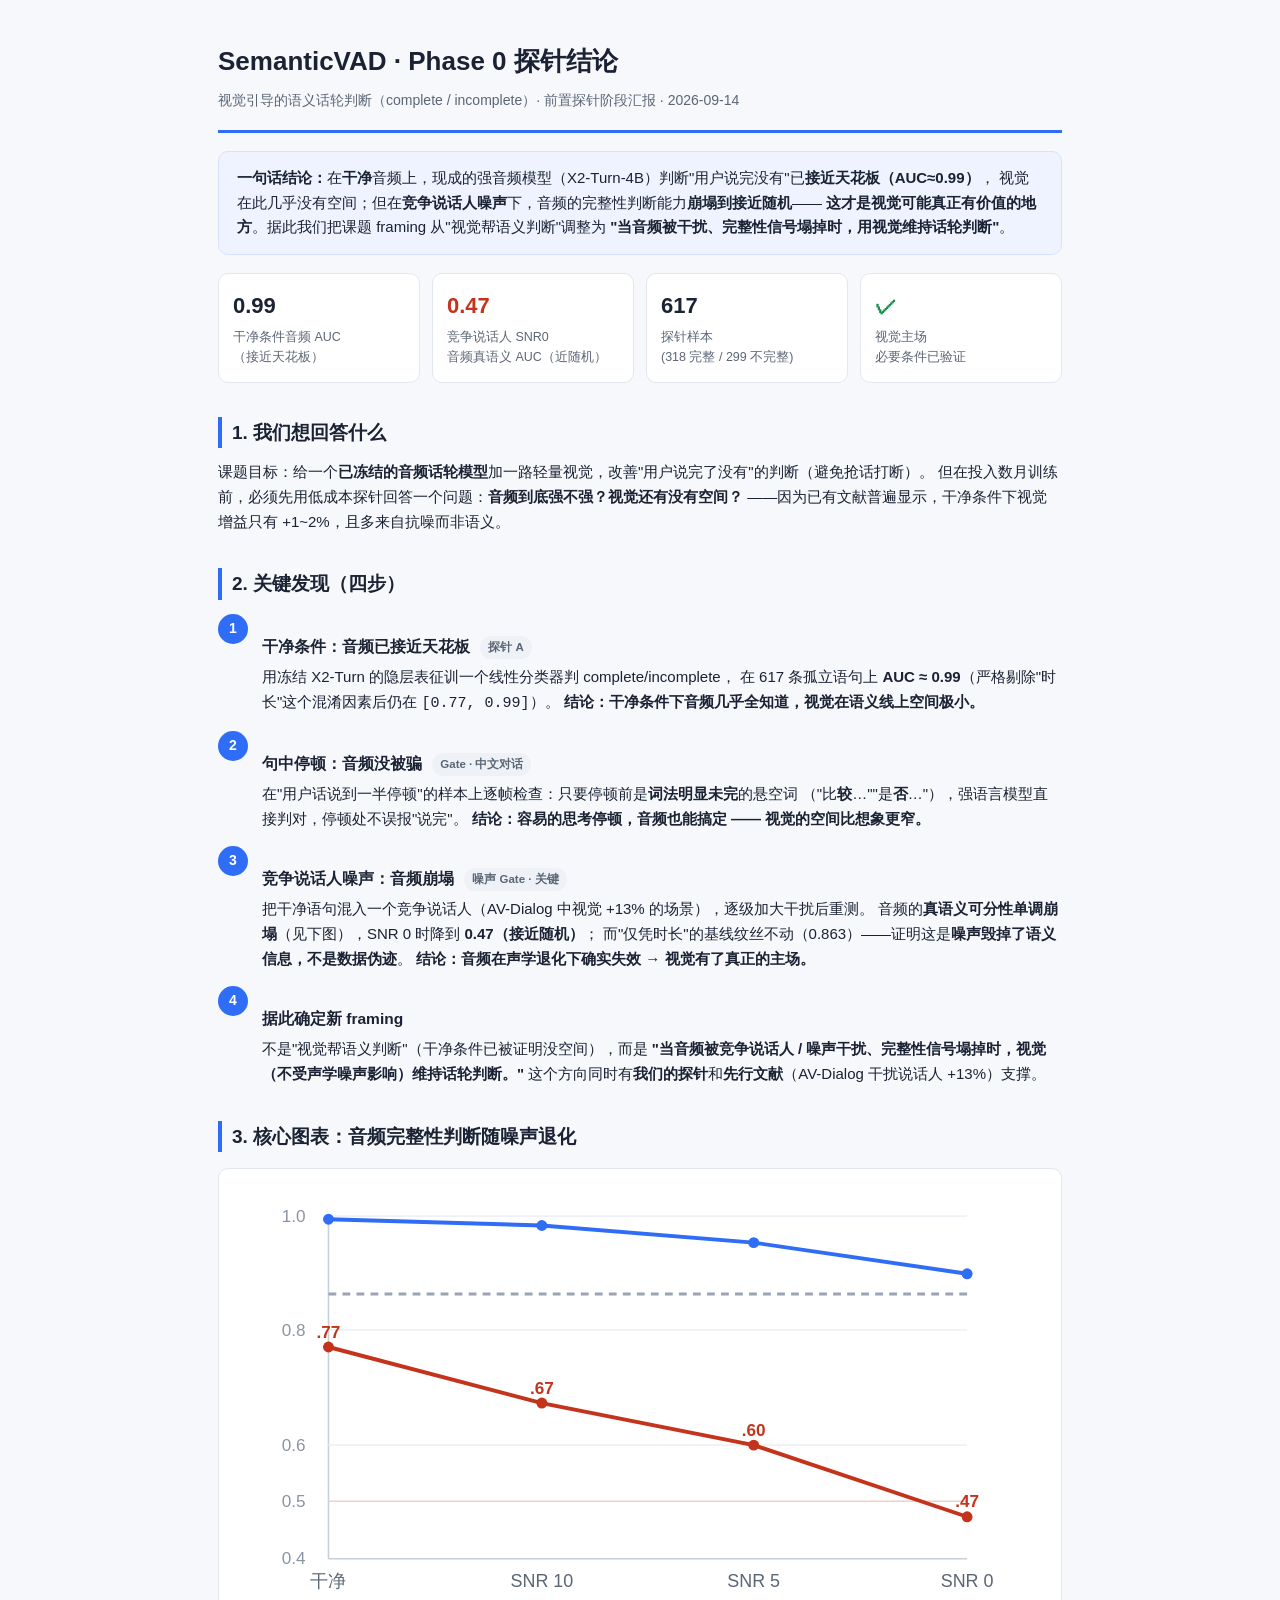
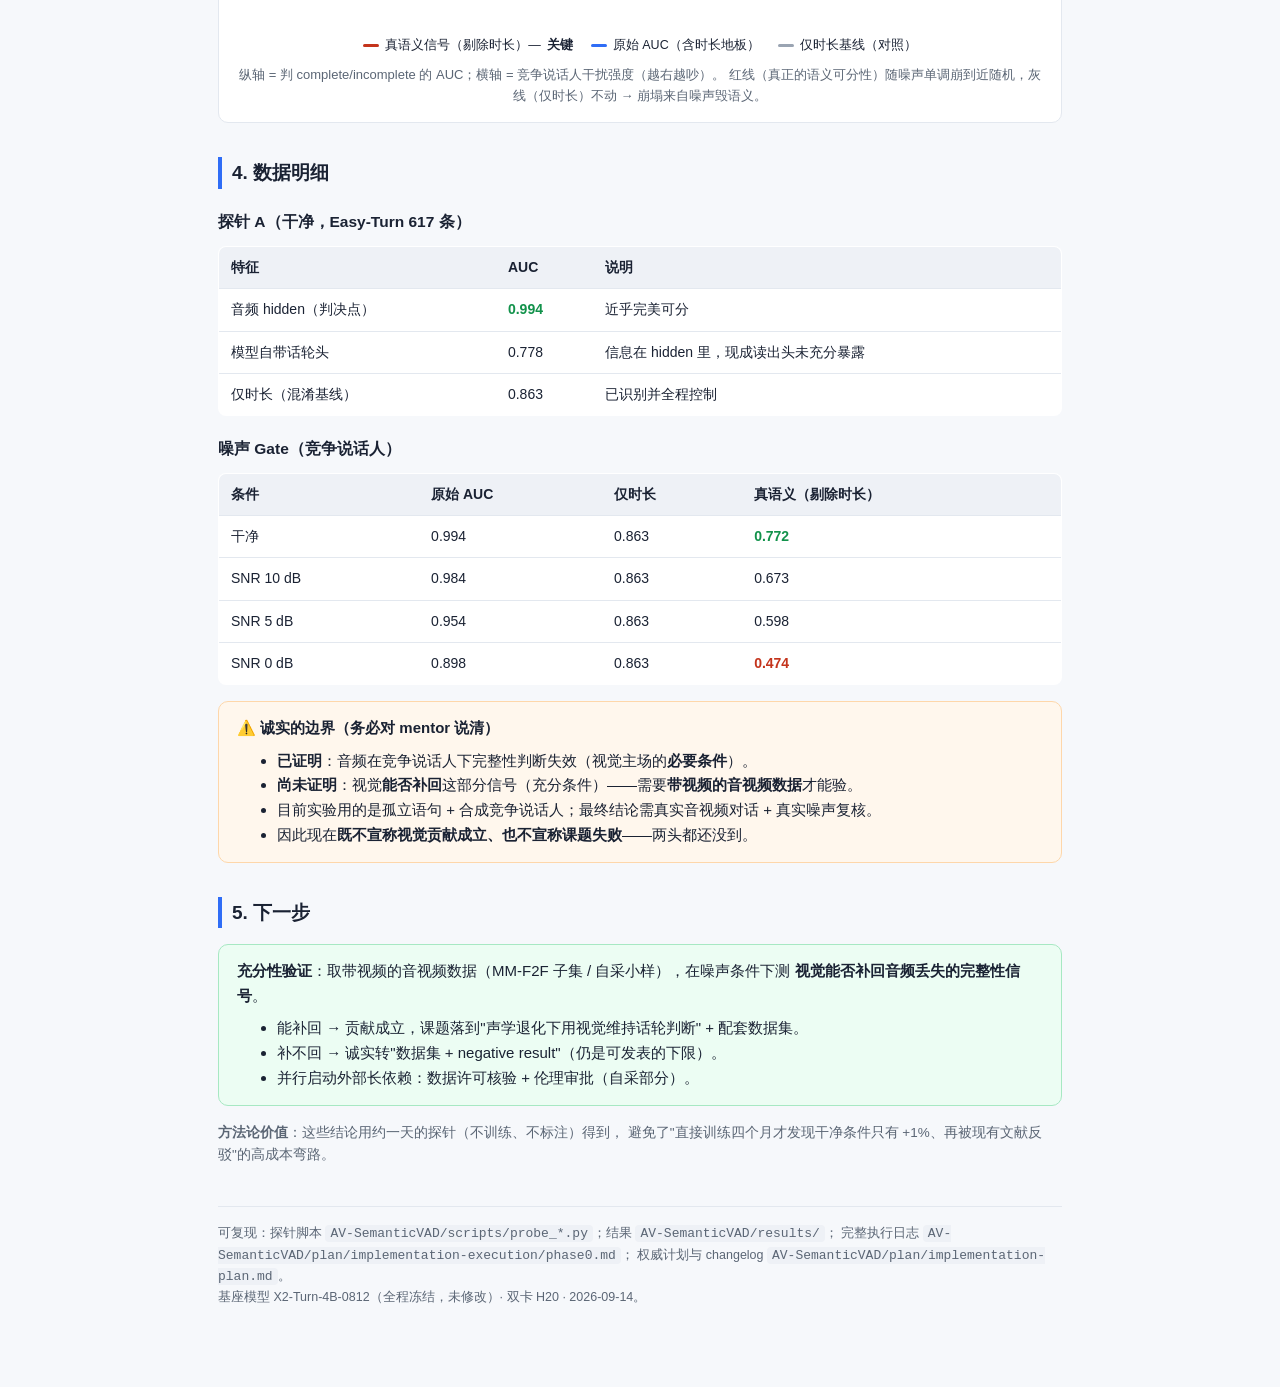
==== AV-SemanticVAD/reports/phase0_findings.html @ 1841c6f4 "feat(phase0): 完成 Phase 0 前置探针与环境，并订正 MM-F2F 数据源 Phase 0（前置探针与环境）产物： - 环境+基线：run_backbone.py；golden 回" ====
<!DOCTYPE html>
<html lang="zh-CN">
<head>
<meta charset="UTF-8">
<meta name="viewport" content="width=device-width, initial-scale=1.0">
<title>SemanticVAD · Phase 0 探针结论</title>
<style>
  :root{
    --ink:#1a2233; --muted:#5b6675; --line:#e3e8ef; --bg:#f6f8fb;
    --accent:#2f6df6; --good:#12924b; --warn:#c4341c; --soft:#eef3ff;
  }
  *{box-sizing:border-box}
  body{margin:0;background:var(--bg);color:var(--ink);
    font-family:-apple-system,"Segoe UI",Roboto,"Helvetica Neue","PingFang SC","Microsoft YaHei",sans-serif;
    line-height:1.65;font-size:15px}
  .wrap{max-width:900px;margin:0 auto;padding:40px 28px 80px}
  header{border-bottom:3px solid var(--accent);padding-bottom:18px;margin-bottom:8px}
  h1{font-size:26px;margin:0 0 6px}
  .sub{color:var(--muted);font-size:14px}
  h2{font-size:19px;margin:34px 0 12px;padding-left:10px;border-left:4px solid var(--accent)}
  h3{font-size:15.5px;margin:20px 0 6px}
  p{margin:8px 0}
  .lead{background:var(--soft);border:1px solid #d6e2ff;border-radius:10px;padding:14px 18px;margin:18px 0}
  .grid{display:grid;grid-template-columns:repeat(4,1fr);gap:12px;margin:16px 0}
  .card{background:#fff;border:1px solid var(--line);border-radius:10px;padding:14px}
  .card .n{font-size:22px;font-weight:700}
  .card .l{font-size:12.5px;color:var(--muted);margin-top:2px}
  table{border-collapse:collapse;width:100%;margin:12px 0;background:#fff;
    border:1px solid var(--line);border-radius:8px;overflow:hidden;font-size:14px}
  th,td{padding:9px 12px;text-align:left;border-bottom:1px solid var(--line)}
  th{background:#eef1f6;font-weight:600}
  tr:last-child td{border-bottom:none}
  .mono{font-family:"SF Mono",Menlo,Consolas,monospace}
  .good{color:var(--good);font-weight:600}.warn{color:var(--warn);font-weight:600}
  .step{display:flex;gap:14px;margin:14px 0;align-items:flex-start}
  .step .k{flex:0 0 30px;height:30px;border-radius:50%;background:var(--accent);color:#fff;
    display:flex;align-items:center;justify-content:center;font-weight:700;font-size:14px}
  .step .b{flex:1}
  .box{border-radius:10px;padding:14px 18px;margin:16px 0}
  .box.honest{background:#fff7ed;border:1px solid #fed7aa}
  .box.next{background:#ecfdf3;border:1px solid #a7e8c3}
  .tag{display:inline-block;font-size:11.5px;padding:2px 8px;border-radius:20px;
    background:#eef1f6;color:var(--muted);margin-left:6px;vertical-align:middle}
  figure{margin:16px 0;background:#fff;border:1px solid var(--line);border-radius:10px;padding:16px}
  figcaption{font-size:13px;color:var(--muted);margin-top:8px;text-align:center}
  .legend{display:flex;gap:18px;justify-content:center;font-size:12.5px;margin-top:6px;flex-wrap:wrap}
  .legend span{display:inline-flex;align-items:center;gap:6px}
  .sw{width:16px;height:3px;display:inline-block;border-radius:2px}
  footer{margin-top:40px;padding-top:16px;border-top:1px solid var(--line);
    color:var(--muted);font-size:12.5px}
  code{background:#eef1f6;padding:1px 5px;border-radius:4px;font-size:13px}
</style>
</head>
<body>
<div class="wrap">

<header>
  <h1>SemanticVAD · Phase 0 探针结论</h1>
  <div class="sub">视觉引导的语义话轮判断（complete / incomplete）· 前置探针阶段汇报 · 2026-09-14</div>
</header>

<div class="lead">
  <b>一句话结论：</b>在<b>干净</b>音频上，现成的强音频模型（X2-Turn-4B）判断"用户说完没有"已<b>接近天花板（AUC≈0.99）</b>，
  视觉在此几乎没有空间；但在<b>竞争说话人噪声</b>下，音频的完整性判断能力<b>崩塌到接近随机</b>——
  <b>这才是视觉可能真正有价值的地方</b>。据此我们把课题 framing 从"视觉帮语义判断"调整为
  <b>"当音频被干扰、完整性信号塌掉时，用视觉维持话轮判断"</b>。
</div>

<div class="grid">
  <div class="card"><div class="n">0.99</div><div class="l">干净条件音频 AUC<br>（接近天花板）</div></div>
  <div class="card"><div class="n warn">0.47</div><div class="l">竞争说话人 SNR0<br>音频真语义 AUC（近随机）</div></div>
  <div class="card"><div class="n">617</div><div class="l">探针样本<br>(318 完整 / 299 不完整)</div></div>
  <div class="card"><div class="n good">✓</div><div class="l">视觉主场<br>必要条件已验证</div></div>
</div>

<h2>1. 我们想回答什么</h2>
<p>课题目标：给一个<b>已冻结的音频话轮模型</b>加一路轻量视觉，改善"用户说完了没有"的判断（避免抢话打断）。
但在投入数月训练前，必须先用低成本探针回答一个问题：<b>音频到底强不强？视觉还有没有空间？</b>
——因为已有文献普遍显示，干净条件下视觉增益只有 +1~2%，且多来自抗噪而非语义。</p>

<h2>2. 关键发现（四步）</h2>

<div class="step"><div class="k">1</div><div class="b">
  <h3>干净条件：音频已接近天花板 <span class="tag">探针 A</span></h3>
  用冻结 X2-Turn 的隐层表征训一个线性分类器判 complete/incomplete，
  在 617 条孤立语句上 <b>AUC ≈ 0.99</b>（严格剔除"时长"这个混淆因素后仍在 <span class="mono">[0.77, 0.99]</span>）。
  <b>结论：干净条件下音频几乎全知道，视觉在语义线上空间极小。</b>
</div></div>

<div class="step"><div class="k">2</div><div class="b">
  <h3>句中停顿：音频没被骗 <span class="tag">Gate · 中文对话</span></h3>
  在"用户话说到一半停顿"的样本上逐帧检查：只要停顿前是<b>词法明显未完</b>的悬空词
  （"比<b>较</b>…""是<b>否</b>…"），强语言模型直接判对，停顿处不误报"说完"。
  <b>结论：容易的思考停顿，音频也能搞定 —— 视觉的空间比想象更窄。</b>
</div></div>

<div class="step"><div class="k">3</div><div class="b">
  <h3>竞争说话人噪声：音频崩塌 <span class="tag">噪声 Gate · 关键</span></h3>
  把干净语句混入一个竞争说话人（AV-Dialog 中视觉 +13% 的场景），逐级加大干扰后重测。
  音频的<b>真语义可分性单调崩塌</b>（见下图），SNR 0 时降到 <b>0.47（接近随机）</b>；
  而"仅凭时长"的基线纹丝不动（0.863）——证明这是<b>噪声毁掉了语义信息，不是数据伪迹</b>。
  <b>结论：音频在声学退化下确实失效 → 视觉有了真正的主场。</b>
</div></div>

<div class="step"><div class="k">4</div><div class="b">
  <h3>据此确定新 framing</h3>
  不是"视觉帮语义判断"（干净条件已被证明没空间），而是
  <b>"当音频被竞争说话人 / 噪声干扰、完整性信号塌掉时，视觉（不受声学噪声影响）维持话轮判断。"</b>
  这个方向同时有<b>我们的探针</b>和<b>先行文献</b>（AV-Dialog 干扰说话人 +13%）支撑。
</div></div>

<h2>3. 核心图表：音频完整性判断随噪声退化</h2>
<figure>
<svg viewBox="0 0 520 280" width="100%" role="img" aria-label="AUC vs SNR degradation curve">
  <!-- axes -->
  <line x1="60" y1="20" x2="60" y2="240" stroke="#c7cfda" stroke-width="1"/>
  <line x1="60" y1="240" x2="470" y2="240" stroke="#c7cfda" stroke-width="1"/>
  <!-- y gridlines + labels -->
  <g font-size="11" fill="#8a94a3">
    <line x1="60" y1="20"  x2="470" y2="20"  stroke="#eef1f6"/><text x="30" y="24">1.0</text>
    <line x1="60" y1="93"  x2="470" y2="93"  stroke="#eef1f6"/><text x="30" y="97">0.8</text>
    <line x1="60" y1="167" x2="470" y2="167" stroke="#eef1f6"/><text x="30" y="171">0.6</text>
    <line x1="60" y1="203" x2="470" y2="203" stroke="#f0d0c8"/><text x="30" y="207">0.5</text>
    <text x="30" y="243">0.4</text>
  </g>
  <!-- x labels -->
  <g font-size="11.5" fill="#5b6675" text-anchor="middle">
    <text x="60"  y="258">干净</text>
    <text x="197" y="258">SNR 10</text>
    <text x="333" y="258">SNR 5</text>
    <text x="470" y="258">SNR 0</text>
  </g>
  <!-- length-only baseline (flat 0.863) -->
  <polyline points="60,70 197,70 333,70 470,70" fill="none" stroke="#9aa4b2" stroke-width="2" stroke-dasharray="5 4"/>
  <!-- feat_last full -->
  <polyline points="60,22 197,26 333,37 470,57" fill="none" stroke="#2f6df6" stroke-width="2.5"/>
  <g fill="#2f6df6"><circle cx="60" cy="22" r="3.5"/><circle cx="197" cy="26" r="3.5"/><circle cx="333" cy="37" r="3.5"/><circle cx="470" cy="57" r="3.5"/></g>
  <!-- length-removed genuine -->
  <polyline points="60,104 197,140 333,167 470,213" fill="none" stroke="#c4341c" stroke-width="2.5"/>
  <g fill="#c4341c"><circle cx="60" cy="104" r="3.5"/><circle cx="197" cy="140" r="3.5"/><circle cx="333" cy="167" r="3.5"/><circle cx="470" cy="213" r="3.5"/></g>
  <!-- value labels for genuine line -->
  <g font-size="11" fill="#c4341c" text-anchor="middle" font-weight="600">
    <text x="60" y="98">.77</text><text x="197" y="134">.67</text><text x="333" y="161">.60</text><text x="470" y="207">.47</text>
  </g>
</svg>
<div class="legend">
  <span><i class="sw" style="background:#c4341c"></i>真语义信号（剔除时长）— <b>关键</b></span>
  <span><i class="sw" style="background:#2f6df6"></i>原始 AUC（含时长地板）</span>
  <span><i class="sw" style="background:#9aa4b2"></i>仅时长基线（对照）</span>
</div>
<figcaption>纵轴 = 判 complete/incomplete 的 AUC；横轴 = 竞争说话人干扰强度（越右越吵）。
红线（真正的语义可分性）随噪声单调崩到近随机，灰线（仅时长）不动 → 崩塌来自噪声毁语义。</figcaption>
</figure>

<h2>4. 数据明细</h2>
<h3>探针 A（干净，Easy-Turn 617 条）</h3>
<table>
  <tr><th>特征</th><th>AUC</th><th>说明</th></tr>
  <tr><td>音频 hidden（判决点）</td><td class="good">0.994</td><td>近乎完美可分</td></tr>
  <tr><td>模型自带话轮头</td><td>0.778</td><td>信息在 hidden 里，现成读出头未充分暴露</td></tr>
  <tr><td>仅时长（混淆基线）</td><td>0.863</td><td>已识别并全程控制</td></tr>
</table>
<h3>噪声 Gate（竞争说话人）</h3>
<table>
  <tr><th>条件</th><th>原始 AUC</th><th>仅时长</th><th>真语义（剔除时长）</th></tr>
  <tr><td>干净</td><td>0.994</td><td>0.863</td><td class="good">0.772</td></tr>
  <tr><td>SNR 10 dB</td><td>0.984</td><td>0.863</td><td>0.673</td></tr>
  <tr><td>SNR 5 dB</td><td>0.954</td><td>0.863</td><td>0.598</td></tr>
  <tr><td>SNR 0 dB</td><td>0.898</td><td>0.863</td><td class="warn">0.474</td></tr>
</table>

<div class="box honest">
  <b>⚠️ 诚实的边界（务必对 mentor 说清）</b>
  <ul style="margin:8px 0 0">
    <li><b>已证明</b>：音频在竞争说话人下完整性判断失效（视觉主场的<b>必要条件</b>）。</li>
    <li><b>尚未证明</b>：视觉<b>能否补回</b>这部分信号（充分条件）——需要<b>带视频的音视频数据</b>才能验。</li>
    <li>目前实验用的是孤立语句 + 合成竞争说话人；最终结论需真实音视频对话 + 真实噪声复核。</li>
    <li>因此现在<b>既不宣称视觉贡献成立、也不宣称课题失败</b>——两头都还没到。</li>
  </ul>
</div>

<h2>5. 下一步</h2>
<div class="box next">
  <b>充分性验证</b>：取带视频的音视频数据（MM-F2F 子集 / 自采小样），在噪声条件下测
  <b>视觉能否补回音频丢失的完整性信号</b>。
  <ul style="margin:8px 0 0">
    <li>能补回 → 贡献成立，课题落到"声学退化下用视觉维持话轮判断" + 配套数据集。</li>
    <li>补不回 → 诚实转"数据集 + negative result"（仍是可发表的下限）。</li>
    <li>并行启动外部长依赖：数据许可核验 + 伦理审批（自采部分）。</li>
  </ul>
</div>

<p style="color:var(--muted);font-size:13.5px">
<b>方法论价值</b>：这些结论用约一天的探针（不训练、不标注）得到，
避免了"直接训练四个月才发现干净条件只有 +1%、再被现有文献反驳"的高成本弯路。
</p>

<footer>
  可复现：探针脚本 <code>AV-SemanticVAD/scripts/probe_*.py</code>；结果 <code>AV-SemanticVAD/results/</code>；
  完整执行日志 <code>AV-SemanticVAD/plan/implementation-execution/phase0.md</code>；
  权威计划与 changelog <code>AV-SemanticVAD/plan/implementation-plan.md</code>。<br>
  基座模型 X2-Turn-4B-0812（全程冻结，未修改）· 双卡 H20 · 2026-09-14。
</footer>

</div>
</body>
</html>
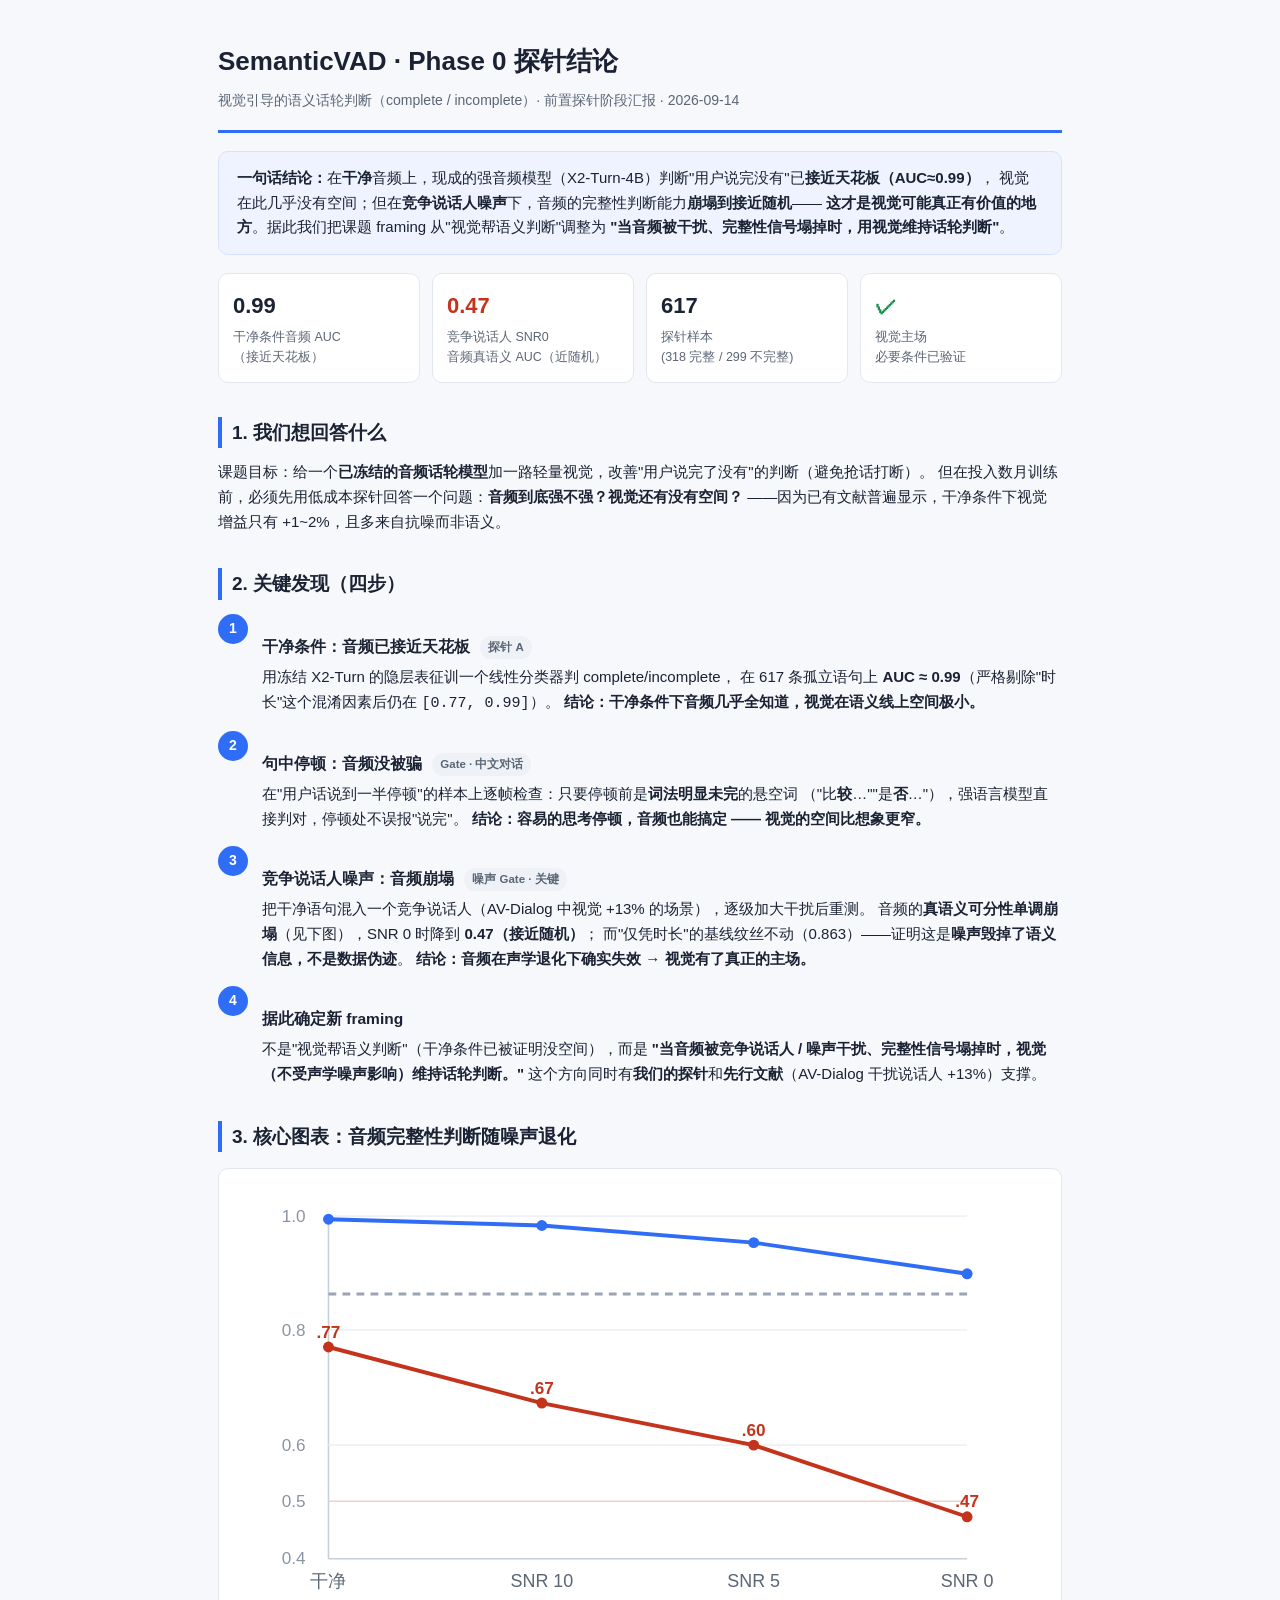
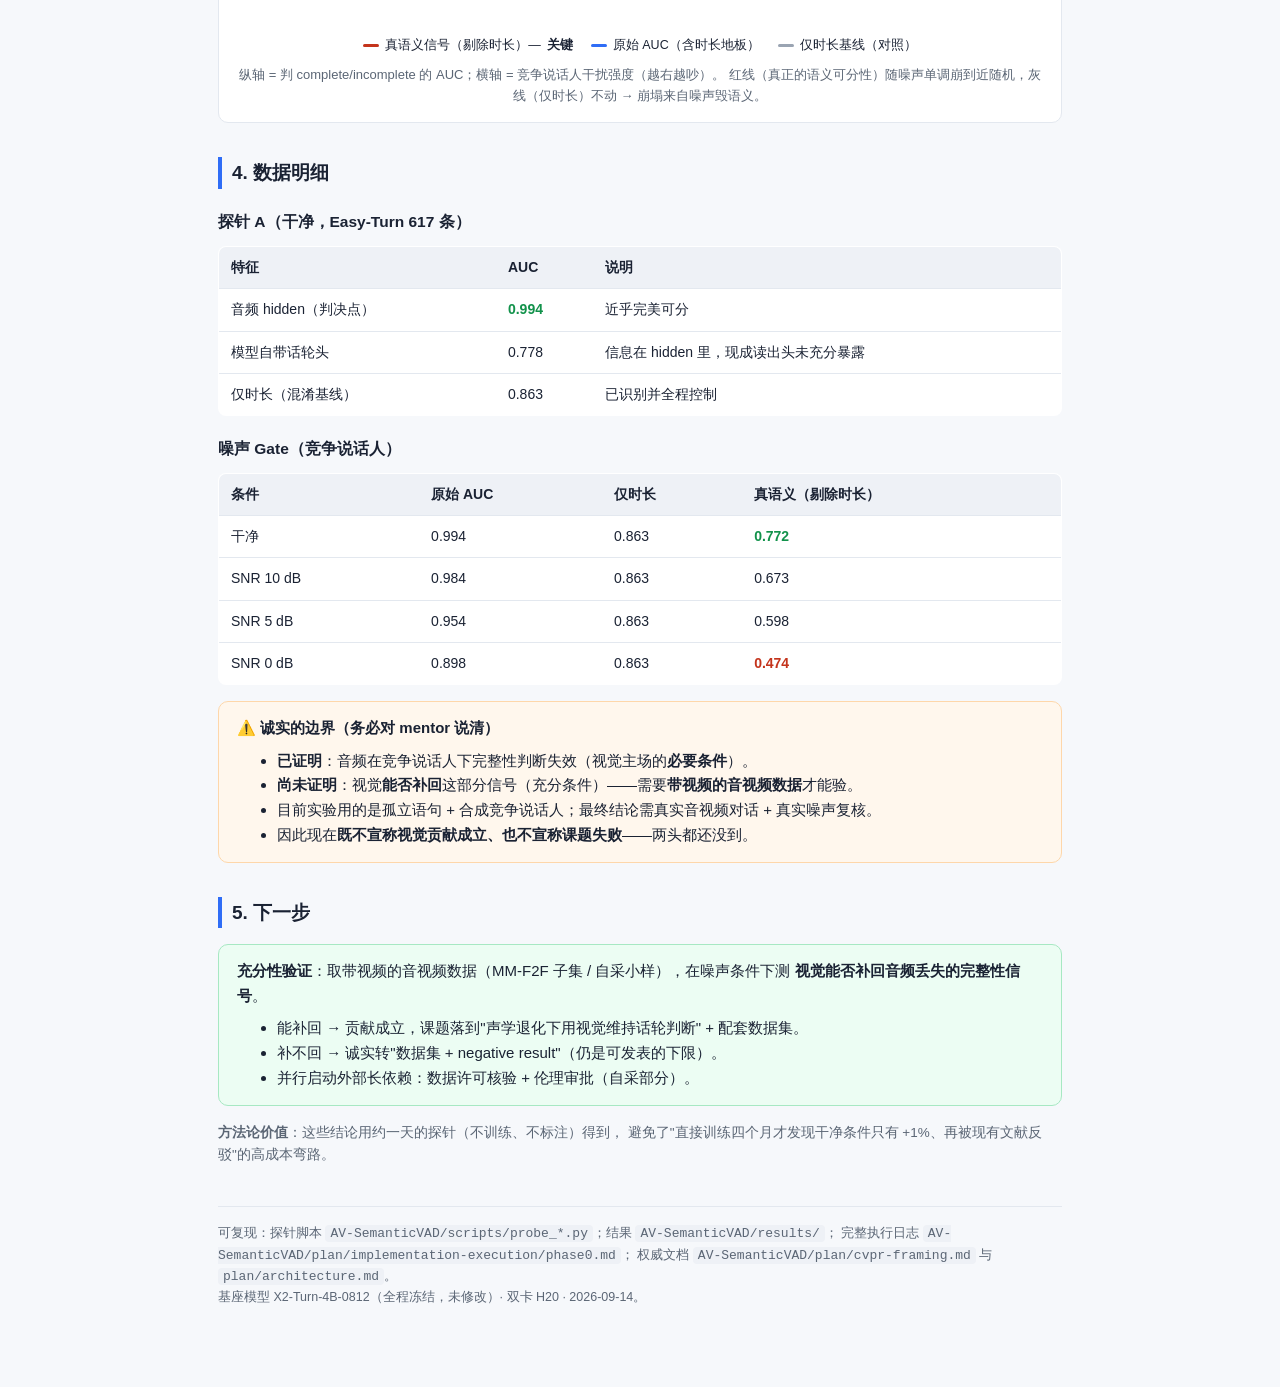
==== commit 4f84698a: "docs: 删除与 cvpr-framing 冲突的旧文档，重写架构为 v6（forward 契约） - 删除: START-HERE.md / plan/README.md / implementa" ====
--- a/AV-SemanticVAD/reports/phase0_findings.html
+++ b/AV-SemanticVAD/reports/phase0_findings.html
@@ -198,7 +198,7 @@
 <footer>
   可复现：探针脚本 <code>AV-SemanticVAD/scripts/probe_*.py</code>；结果 <code>AV-SemanticVAD/results/</code>；
   完整执行日志 <code>AV-SemanticVAD/plan/implementation-execution/phase0.md</code>；
-  权威计划与 changelog <code>AV-SemanticVAD/plan/implementation-plan.md</code>。<br>
+  权威文档 <code>AV-SemanticVAD/plan/cvpr-framing.md</code> 与 <code>plan/architecture.md</code>。<br>
   基座模型 X2-Turn-4B-0812（全程冻结，未修改）· 双卡 H20 · 2026-09-14。
 </footer>
 
